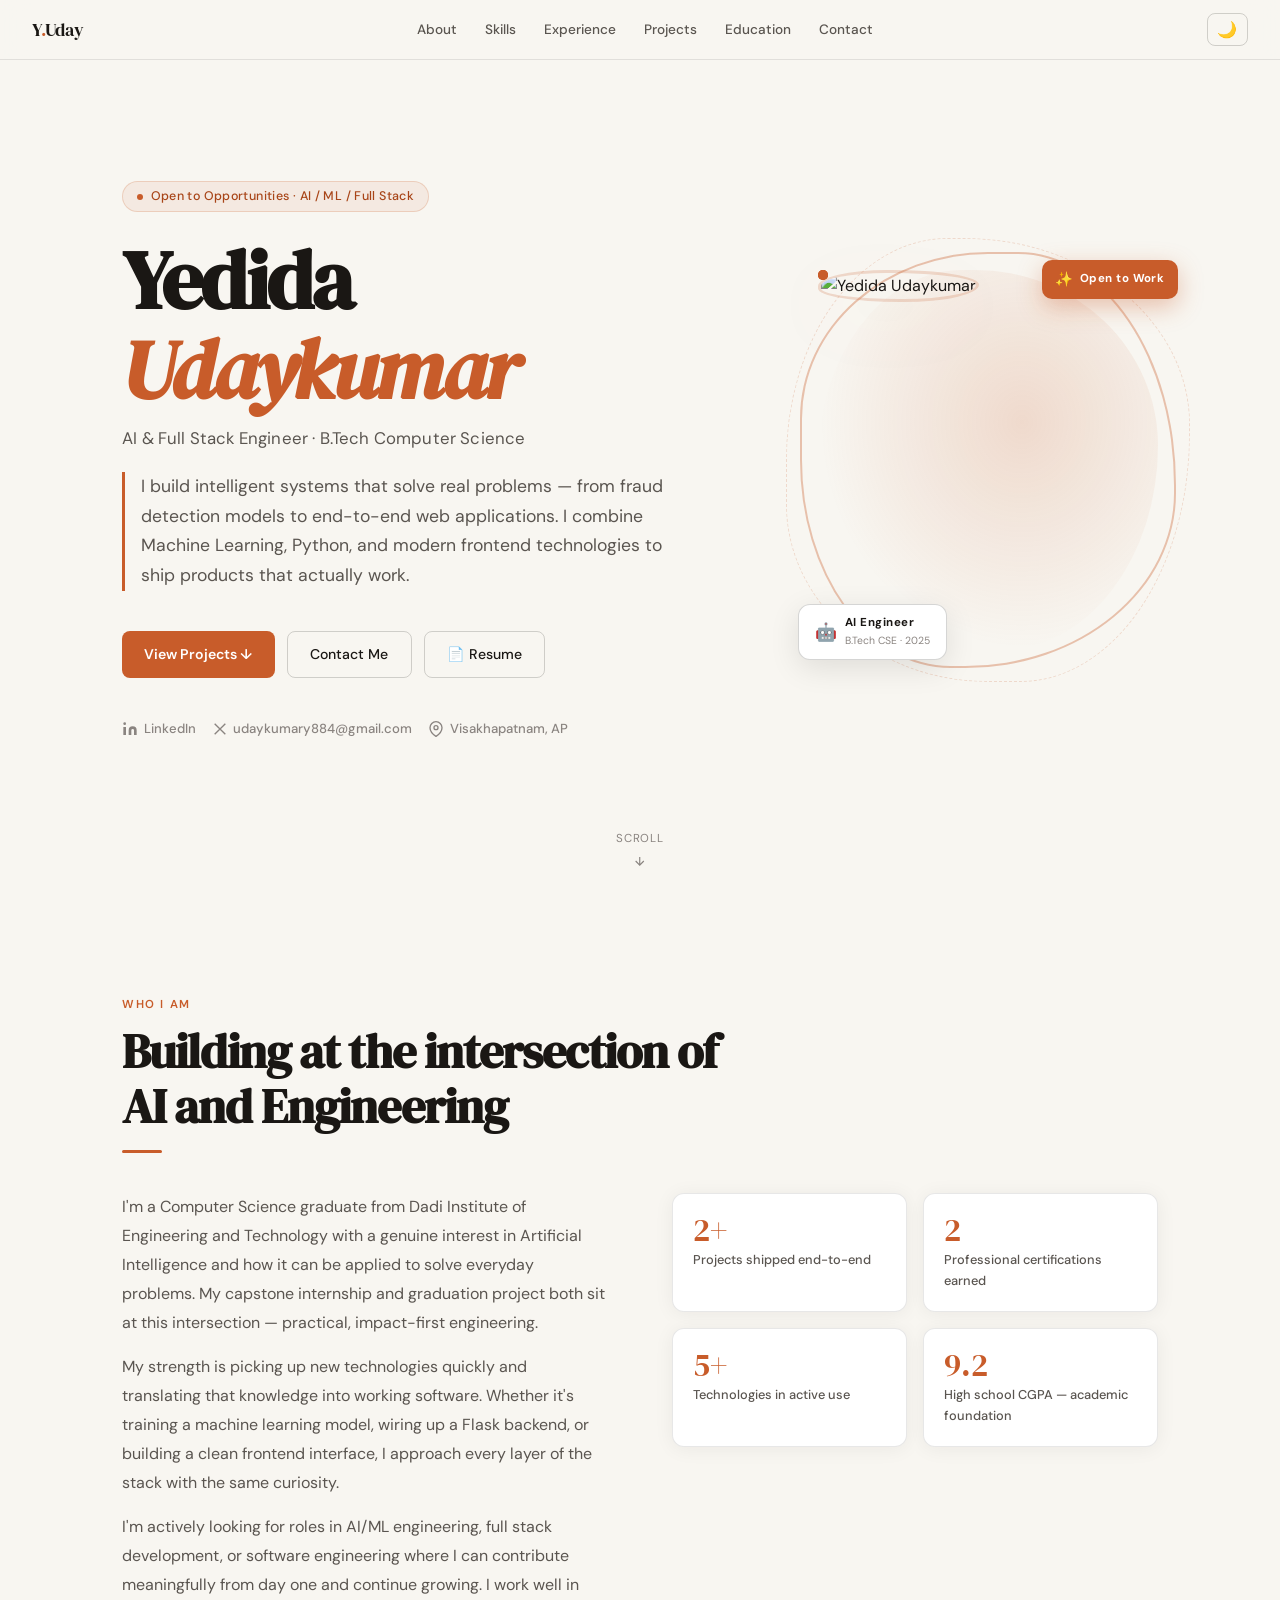
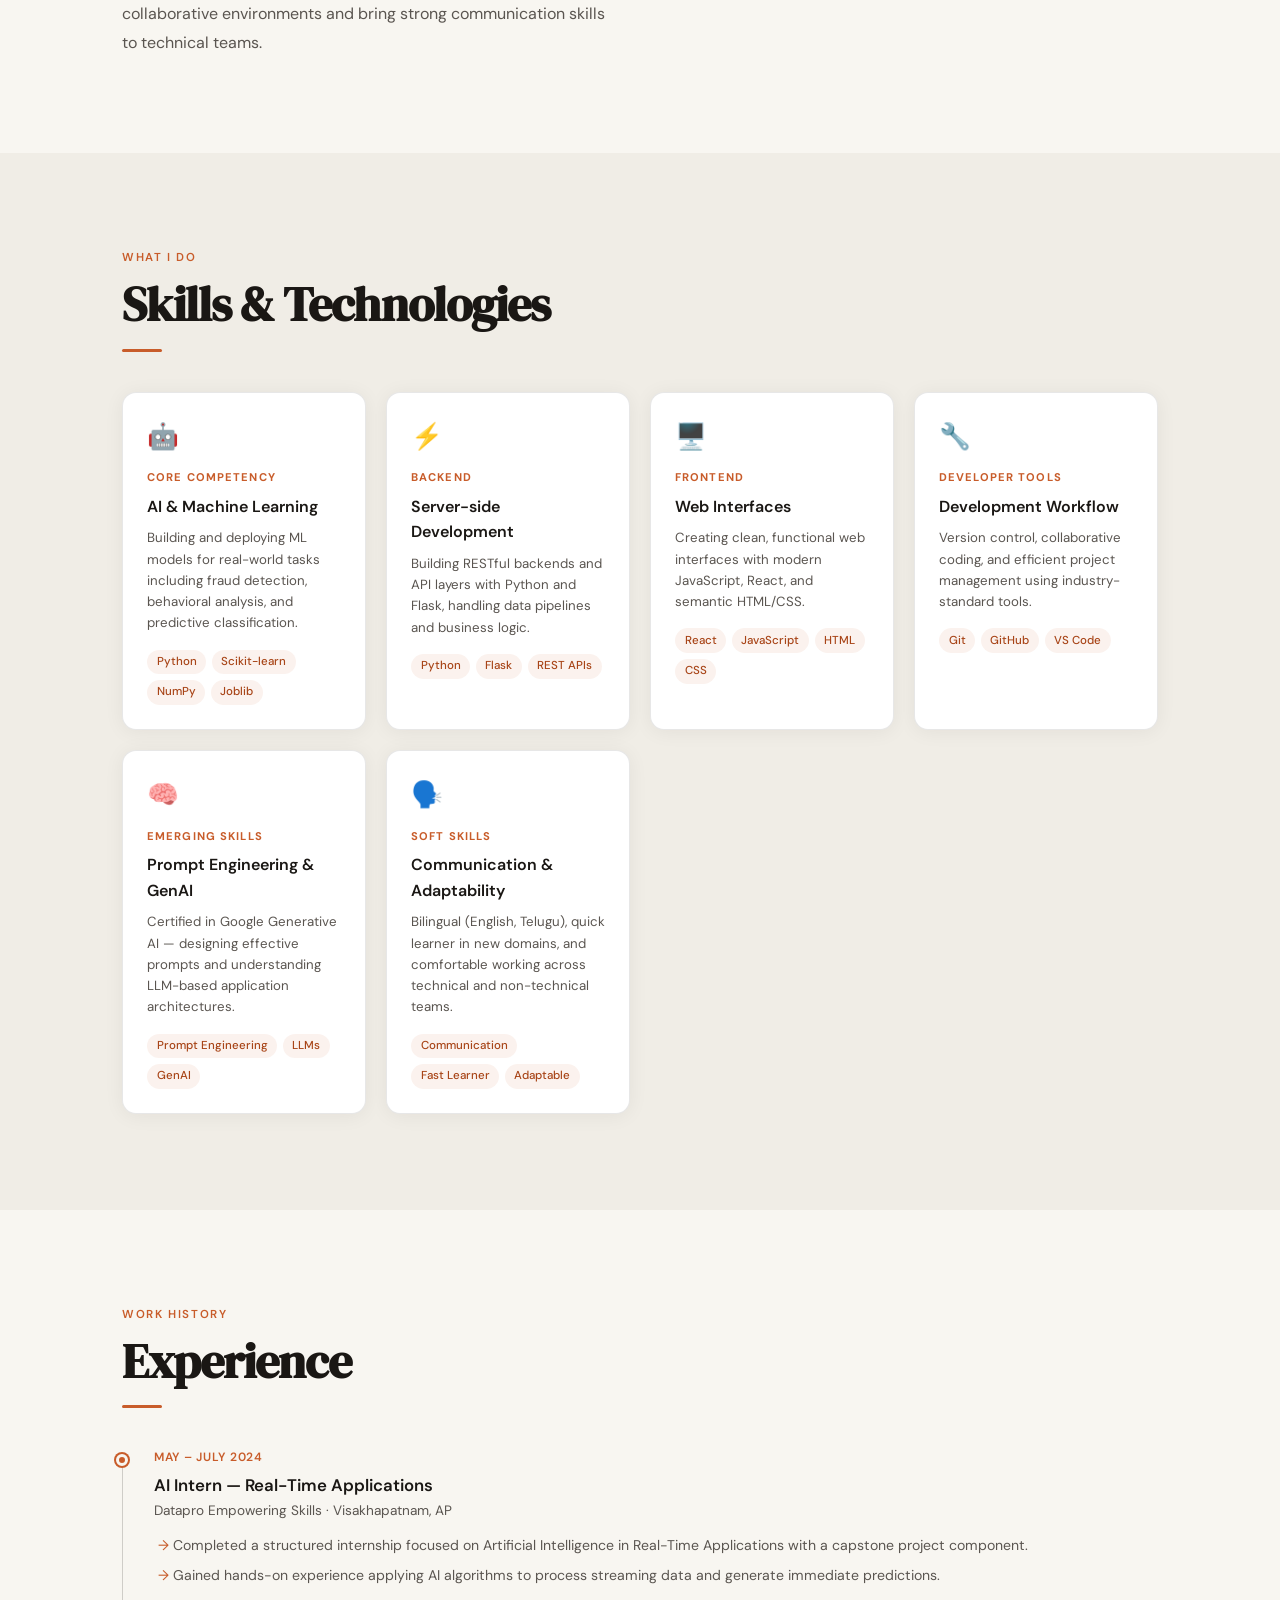
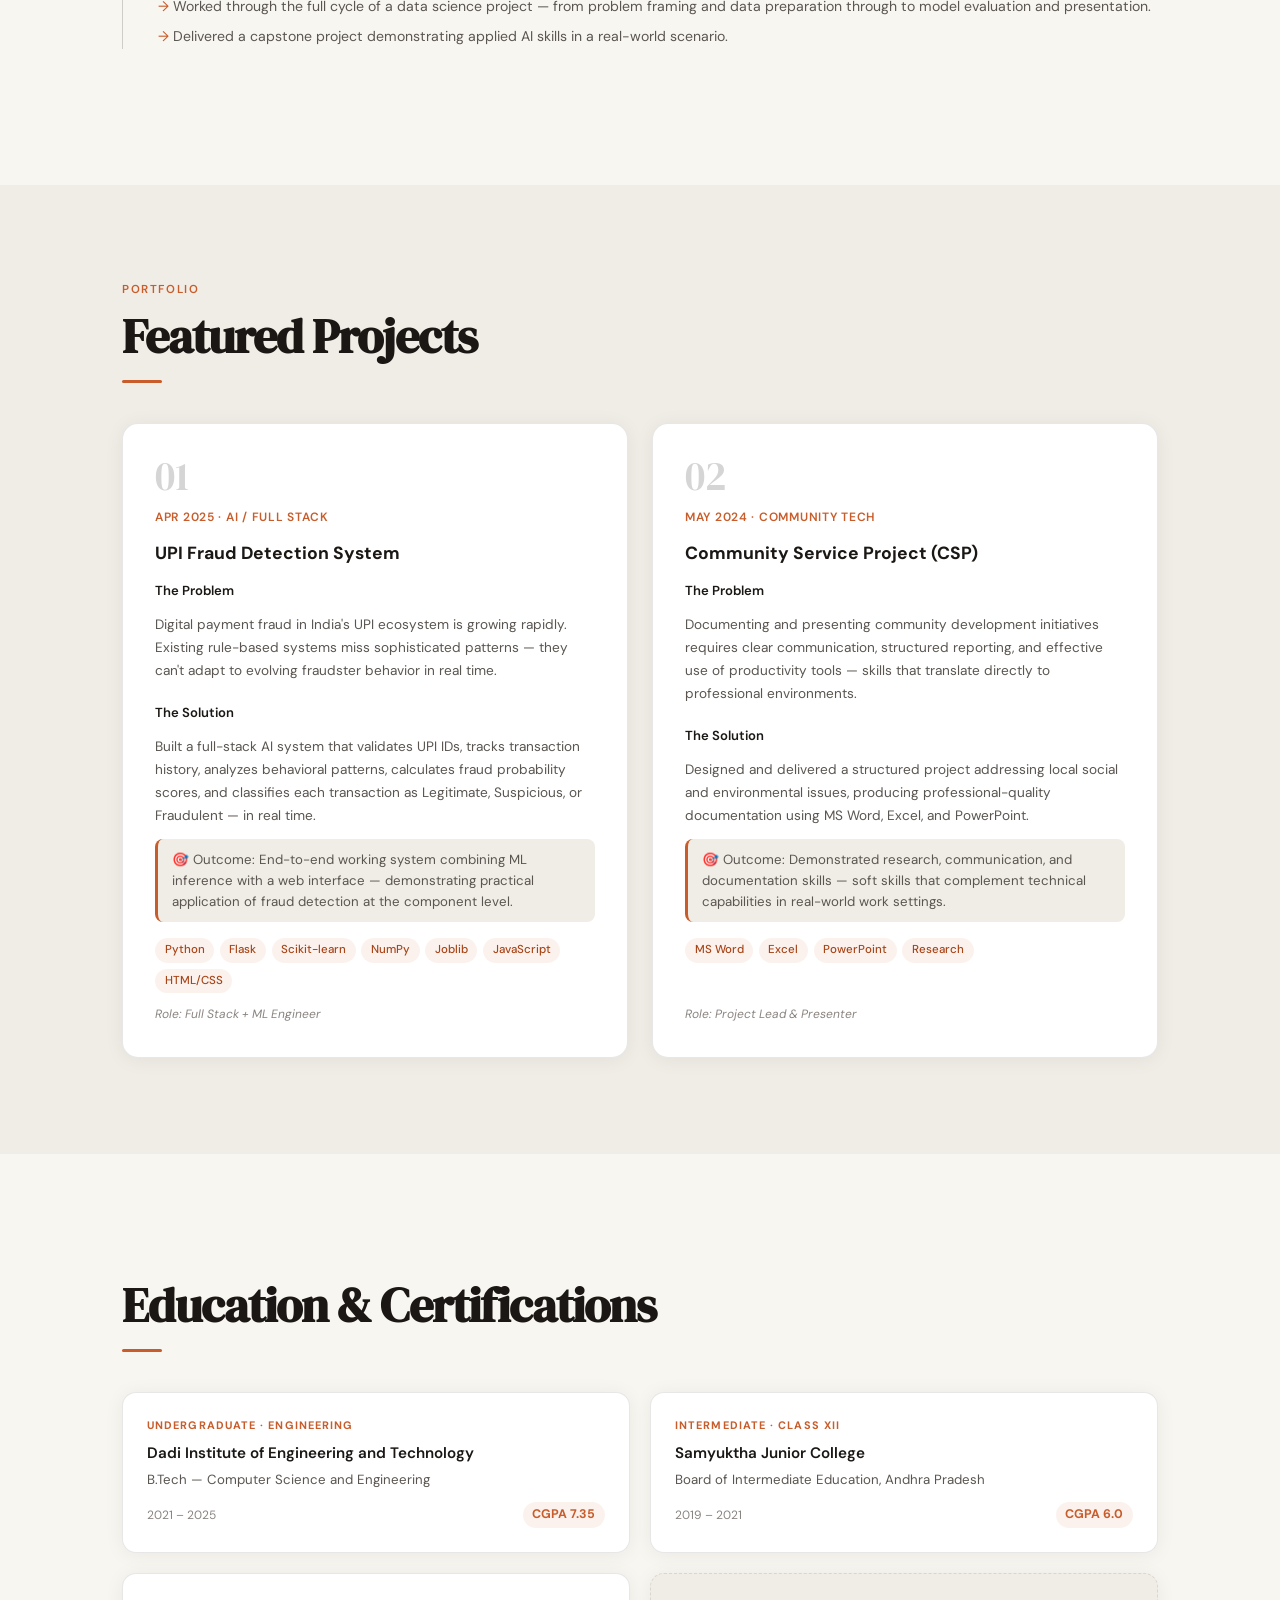
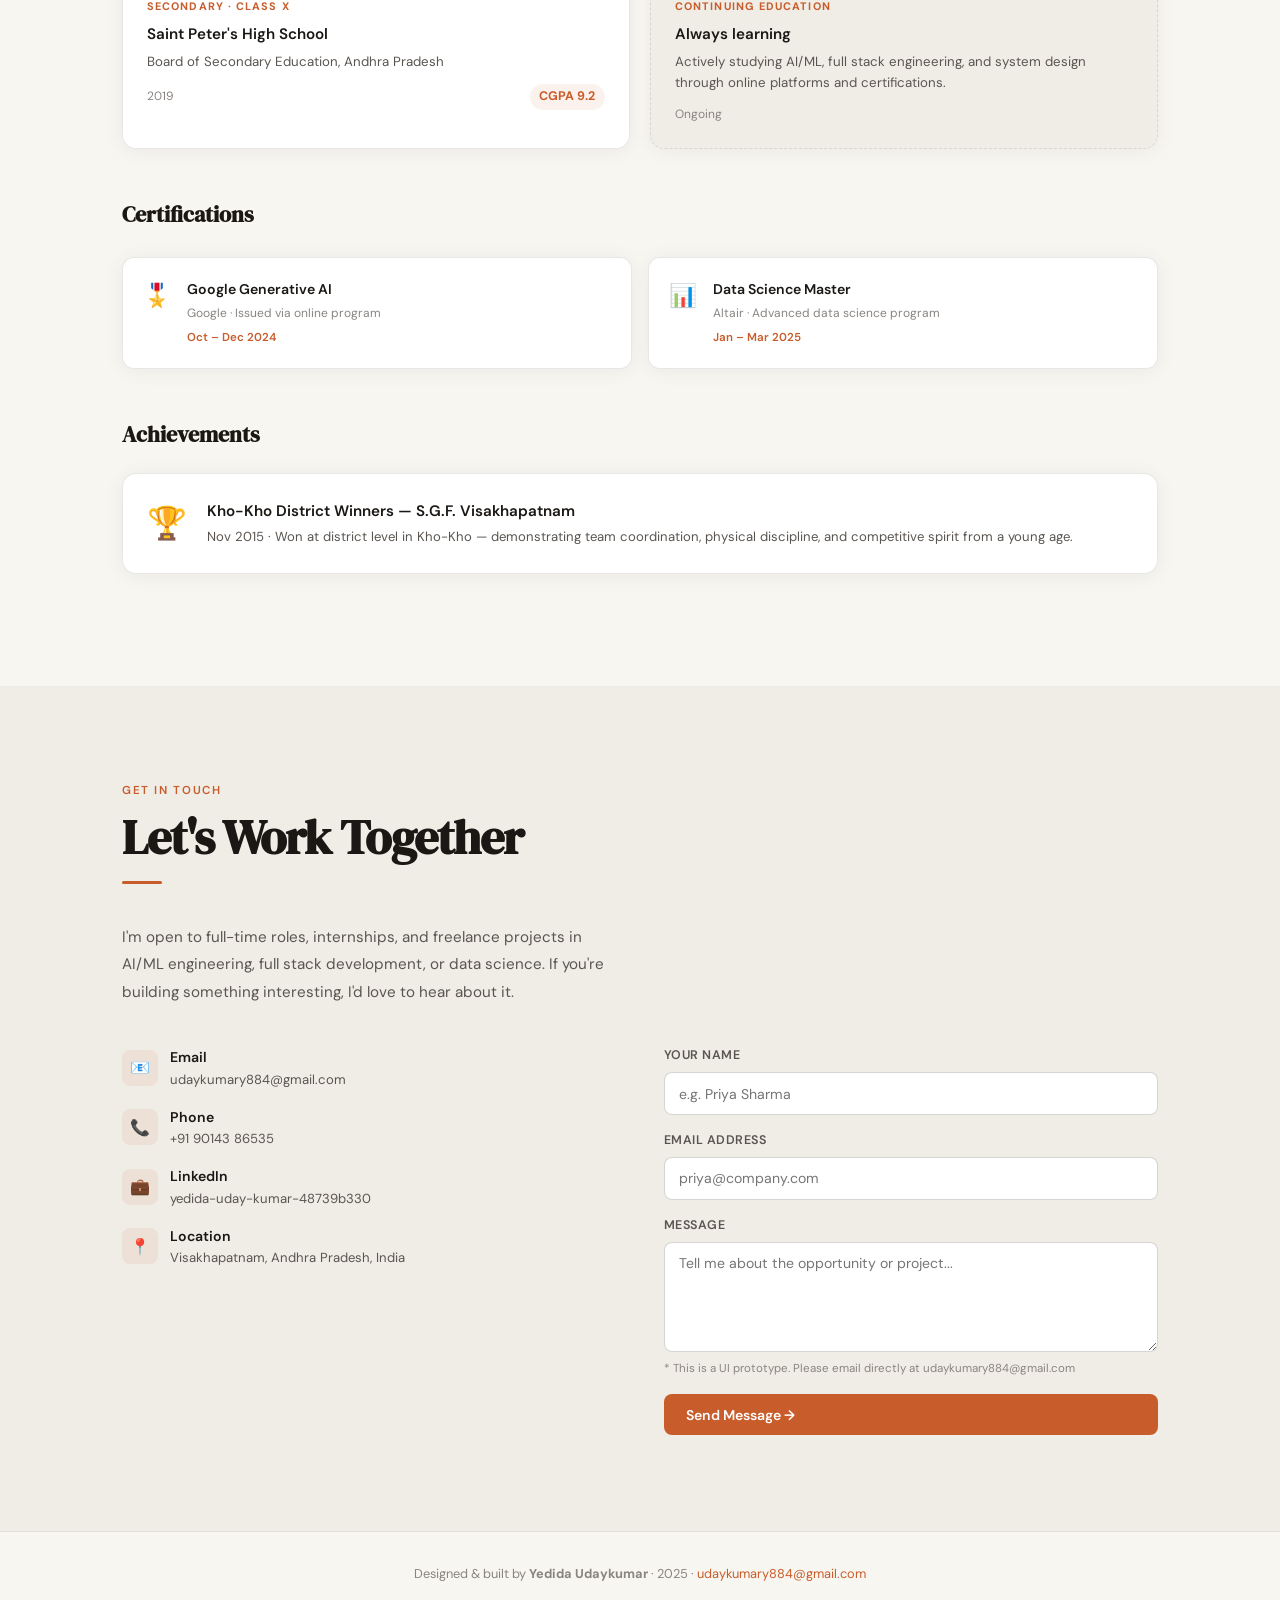
==== index.html @ d6db65cb "Add files via upload added a new files and updated" ====
<!DOCTYPE html>
<html lang="en" data-theme="light">
<head>
  <meta charset="UTF-8">
  <meta name="viewport" content="width=device-width, initial-scale=1.0">
  <meta name="description" content="Yedida Udaykumar — AI/ML Engineer & Full Stack Developer. B.Tech CSE graduate skilled in Python, Machine Learning, and building intelligent web applications.">
  <title>Yedida Udaykumar — AI & Full Stack Engineer</title>

  <link rel="preconnect" href="https://fonts.googleapis.com">
  <link href="https://fonts.googleapis.com/css2?family=DM+Serif+Display:ital@0;1&family=DM+Sans:wght@300;400;500;600&display=swap" rel="stylesheet">

  <link rel="stylesheet" href="./style.css">
</head>
<body>

  <!-- NAV -->
  <nav id="navbar">
    <a href="#hero" class="nav-logo">Y<span>.</span>Uday</a>
    <ul class="nav-links" id="navLinks">
      <li><a href="#about">About</a></li>
      <li><a href="#skills">Skills</a></li>
      <li><a href="#experience">Experience</a></li>
      <li><a href="#projects">Projects</a></li>
      <li><a href="#education">Education</a></li>
      <li><a href="#contact">Contact</a></li>
    </ul>
    <div class="nav-right">
      <button class="theme-btn" id="themeToggle" title="Toggle theme" aria-label="Toggle dark/light mode">🌙</button>
      <button class="hamburger" id="hamburger" aria-label="Menu">
        <span></span><span></span><span></span>
      </button>
    </div>
  </nav>

  <!-- HERO -->
  <div id="hero" style="position:relative">
    <div class="hero">
      <div class="hero-inner">
        <div class="hero-badge">Open to Opportunities · AI / ML / Full Stack</div>
        <h1 class="hero-name">Yedida<br><em>Udaykumar</em></h1>
        <p class="hero-title">AI & Full Stack Engineer · B.Tech Computer Science</p>
        <p class="hero-statement">
          I build intelligent systems that solve real problems — from fraud detection models to end-to-end web applications. I combine Machine Learning, Python, and modern frontend technologies to ship products that actually work.
        </p>
        <div class="hero-btns">
          <a href="#projects" class="btn-primary">View Projects ↓</a>
          <a href="#contact" class="btn-outline">Contact Me</a>
          <a href="mailto:udaykumary884@gmail.com" class="btn-outline">📄 Resume</a>
        </div>
        <div class="hero-socials">
          <a href="https://www.linkedin.com/in/yedida-uday-kumar-48739b330" target="_blank" class="social-link">
            <svg viewBox="0 0 24 24" fill="currentColor"><path d="M16 8a6 6 0 0 1 6 6v7h-4v-7a2 2 0 0 0-2-2 2 2 0 0 0-2 2v7h-4v-7a6 6 0 0 1 6-6zM2 9h4v12H2z"/><circle cx="4" cy="4" r="2"/></svg>
            LinkedIn
          </a>
          <span class="social-link">
            <svg viewBox="0 0 24 24" fill="none" stroke="currentColor" stroke-width="2"><path d="M4 4l16 16M4 20L20 4"/></svg>
            udaykumary884@gmail.com
          </span>
          <span class="social-link">
            <svg viewBox="0 0 24 24" fill="none" stroke="currentColor" stroke-width="2"><path d="M21 10c0 7-9 13-9 13s-9-6-9-13a9 9 0 0 1 18 0z"/><circle cx="12" cy="10" r="3"/></svg>
            Visakhapatnam, AP
          </span>
        </div>
      </div>

      <!-- HERO PHOTO -->
      <div class="hero-photo-wrap">
        <div class="hero-photo-ring2"></div>
        <div class="hero-photo-ring"></div>
        <div class="hero-photo-glow"></div>
        <div class="hero-photo-dot"></div>
        <div class="hero-photo-dot"></div>
        <div class="hero-photo-dot"></div>
        <img src="C:\Users\ADMIN\OneDrive\Documents\udaymaya.jpeg" alt="Yedida Udaykumar" class="hero-photo-img">

        <div class="hero-photo-badge">
          <span style="font-size:1.1rem">🤖</span>
          <div>
            <div style="font-size:0.72rem;font-weight:700;color:var(--text);letter-spacing:0.04em">AI Engineer</div>
            <div style="font-size:0.65rem;color:var(--text3)">B.Tech CSE · 2025</div>
          </div>
        </div>

        <div class="hero-photo-badge2">
          <span style="font-size:0.9rem">✨</span>
          <span style="font-size:0.72rem;font-weight:700;color:#fff;letter-spacing:0.04em">Open to Work</span>
        </div>
      </div>
    </div>

    <div class="hero-scroll" style="display:none" id="scrollHint">
      <span>Scroll</span>
      <svg width="14" height="14" viewBox="0 0 24 24" fill="none" stroke="currentColor" stroke-width="2"><path d="M12 5v14M5 12l7 7 7-7"/></svg>
    </div>
  </div>

  <!-- ABOUT -->
  <section id="about">
    <div class="section-label reveal">Who I Am</div>
    <h2 class="section-title reveal reveal-d1">Building at the intersection of<br>AI and Engineering</h2>
    <div class="section-divider reveal reveal-d2"></div>
    <div class="about-grid">
      <div class="about-text reveal">
        <p>I'm a Computer Science graduate from Dadi Institute of Engineering and Technology with a genuine interest in Artificial Intelligence and how it can be applied to solve everyday problems. My capstone internship and graduation project both sit at this intersection — practical, impact-first engineering.</p>
        <p>My strength is picking up new technologies quickly and translating that knowledge into working software. Whether it's training a machine learning model, wiring up a Flask backend, or building a clean frontend interface, I approach every layer of the stack with the same curiosity.</p>
        <p>I'm actively looking for roles in AI/ML engineering, full stack development, or software engineering where I can contribute meaningfully from day one and continue growing. I work well in collaborative environments and bring strong communication skills to technical teams.</p>
      </div>
      <div class="about-stats reveal reveal-d1">
        <div class="stat-card">
          <div class="stat-num">2+</div>
          <div class="stat-label">Projects shipped end-to-end</div>
        </div>
        <div class="stat-card">
          <div class="stat-num">2</div>
          <div class="stat-label">Professional certifications earned</div>
        </div>
        <div class="stat-card">
          <div class="stat-num">5+</div>
          <div class="stat-label">Technologies in active use</div>
        </div>
        <div class="stat-card">
          <div class="stat-num">9.2</div>
          <div class="stat-label">High school CGPA — academic foundation</div>
        </div>
      </div>
    </div>
  </section>

  <!-- SKILLS -->
  <section id="skills" style="background:var(--bg3); max-width:100%; padding: 6rem 0;">
    <div style="max-width:1100px; margin:0 auto; padding: 0 2rem;">
      <div class="section-label reveal">What I Do</div>
      <h2 class="section-title reveal reveal-d1">Skills & Technologies</h2>
      <div class="section-divider reveal reveal-d2"></div>
      <div class="skills-grid">
        <div class="skill-card reveal">
          <div class="skill-icon">🤖</div>
          <div class="skill-cat">Core Competency</div>
          <div class="skill-name">AI & Machine Learning</div>
          <div class="skill-desc">Building and deploying ML models for real-world tasks including fraud detection, behavioral analysis, and predictive classification.</div>
          <div class="skill-tags">
            <span class="tag">Python</span><span class="tag">Scikit-learn</span><span class="tag">NumPy</span><span class="tag">Joblib</span>
          </div>
        </div>
        <div class="skill-card reveal reveal-d1">
          <div class="skill-icon">⚡</div>
          <div class="skill-cat">Backend</div>
          <div class="skill-name">Server-side Development</div>
          <div class="skill-desc">Building RESTful backends and API layers with Python and Flask, handling data pipelines and business logic.</div>
          <div class="skill-tags">
            <span class="tag">Python</span><span class="tag">Flask</span><span class="tag">REST APIs</span>
          </div>
        </div>
        <div class="skill-card reveal reveal-d2">
          <div class="skill-icon">🖥️</div>
          <div class="skill-cat">Frontend</div>
          <div class="skill-name">Web Interfaces</div>
          <div class="skill-desc">Creating clean, functional web interfaces with modern JavaScript, React, and semantic HTML/CSS.</div>
          <div class="skill-tags">
            <span class="tag">React</span><span class="tag">JavaScript</span><span class="tag">HTML</span><span class="tag">CSS</span>
          </div>
        </div>
        <div class="skill-card reveal">
          <div class="skill-icon">🔧</div>
          <div class="skill-cat">Developer Tools</div>
          <div class="skill-name">Development Workflow</div>
          <div class="skill-desc">Version control, collaborative coding, and efficient project management using industry-standard tools.</div>
          <div class="skill-tags">
            <span class="tag">Git</span><span class="tag">GitHub</span><span class="tag">VS Code</span>
          </div>
        </div>
        <div class="skill-card reveal reveal-d1">
          <div class="skill-icon">🧠</div>
          <div class="skill-cat">Emerging Skills</div>
          <div class="skill-name">Prompt Engineering & GenAI</div>
          <div class="skill-desc">Certified in Google Generative AI — designing effective prompts and understanding LLM-based application architectures.</div>
          <div class="skill-tags">
            <span class="tag">Prompt Engineering</span><span class="tag">LLMs</span><span class="tag">GenAI</span>
          </div>
        </div>
        <div class="skill-card reveal reveal-d2">
          <div class="skill-icon">🗣️</div>
          <div class="skill-cat">Soft Skills</div>
          <div class="skill-name">Communication & Adaptability</div>
          <div class="skill-desc">Bilingual (English, Telugu), quick learner in new domains, and comfortable working across technical and non-technical teams.</div>
          <div class="skill-tags">
            <span class="tag">Communication</span><span class="tag">Fast Learner</span><span class="tag">Adaptable</span>
          </div>
        </div>
      </div>
    </div>
  </section>

  <!-- EXPERIENCE -->
  <section id="experience">
    <div class="section-label reveal">Work History</div>
    <h2 class="section-title reveal reveal-d1">Experience</h2>
    <div class="section-divider reveal reveal-d2"></div>
    <div class="timeline">
      <div class="timeline-item reveal">
        <div class="timeline-dot"></div>
        <div class="tl-date">May – July 2024</div>
        <div class="tl-title">AI Intern — Real-Time Applications</div>
        <div class="tl-org">Datapro Empowering Skills · Visakhapatnam, AP</div>
        <div class="tl-desc">
          <ul>
            <li>Completed a structured internship focused on Artificial Intelligence in Real-Time Applications with a capstone project component.</li>
            <li>Gained hands-on experience applying AI algorithms to process streaming data and generate immediate predictions.</li>
            <li>Worked through the full cycle of a data science project — from problem framing and data preparation through to model evaluation and presentation.</li>
            <li>Delivered a capstone project demonstrating applied AI skills in a real-world scenario.</li>
          </ul>
        </div>
      </div>
    </div>
  </section>

  <!-- PROJECTS -->
  <section id="projects" style="background:var(--bg3); max-width:100%; padding: 6rem 0;">
    <div style="max-width:1100px; margin:0 auto; padding: 0 2rem;">
      <div class="section-label reveal">Portfolio</div>
      <h2 class="section-title reveal reveal-d1">Featured Projects</h2>
      <div class="section-divider reveal reveal-d2"></div>
      <div class="projects-grid">
        <div class="project-card reveal">
          <div class="project-num">01</div>
          <div class="project-meta">Apr 2025 · AI / Full Stack</div>
          <div class="project-title">UPI Fraud Detection System</div>
          <div class="project-problem">The Problem</div>
          <div class="project-desc">Digital payment fraud in India's UPI ecosystem is growing rapidly. Existing rule-based systems miss sophisticated patterns — they can't adapt to evolving fraudster behavior in real time.</div>
          <div class="project-problem" style="margin-top:0.5rem">The Solution</div>
          <div class="project-desc">Built a full-stack AI system that validates UPI IDs, tracks transaction history, analyzes behavioral patterns, calculates fraud probability scores, and classifies each transaction as Legitimate, Suspicious, or Fraudulent — in real time.</div>
          <div class="project-outcome">🎯 Outcome: End-to-end working system combining ML inference with a web interface — demonstrating practical application of fraud detection at the component level.</div>
          <div class="project-stack">
            <span class="tag">Python</span><span class="tag">Flask</span><span class="tag">Scikit-learn</span><span class="tag">NumPy</span><span class="tag">Joblib</span><span class="tag">JavaScript</span><span class="tag">HTML/CSS</span>
          </div>
          <div class="project-footer">
            <span class="project-role">Role: Full Stack + ML Engineer</span>
          </div>
        </div>

        <div class="project-card reveal reveal-d1">
          <div class="project-num">02</div>
          <div class="project-meta">May 2024 · Community Tech</div>
          <div class="project-title">Community Service Project (CSP)</div>
          <div class="project-problem">The Problem</div>
          <div class="project-desc">Documenting and presenting community development initiatives requires clear communication, structured reporting, and effective use of productivity tools — skills that translate directly to professional environments.</div>
          <div class="project-problem" style="margin-top:0.5rem">The Solution</div>
          <div class="project-desc">Designed and delivered a structured project addressing local social and environmental issues, producing professional-quality documentation using MS Word, Excel, and PowerPoint.</div>
          <div class="project-outcome">🎯 Outcome: Demonstrated research, communication, and documentation skills — soft skills that complement technical capabilities in real-world work settings.</div>
          <div class="project-stack">
            <span class="tag">MS Word</span><span class="tag">Excel</span><span class="tag">PowerPoint</span><span class="tag">Research</span>
          </div>
          <div class="project-footer">
            <span class="project-role">Role: Project Lead & Presenter</span>
          </div>
        </div>
      </div>
    </div>
  </section>

  <!-- EDUCATION & CERTS -->
  <section id="education">
    <div class="section-label reveal">Background</div>
    <h2 class="section-title reveal reveal-d1">Education & Certifications</h2>
    <div class="section-divider reveal reveal-d2"></div>

    <div class="edu-grid">
      <div class="edu-card reveal">
        <div class="edu-type">Undergraduate · Engineering</div>
        <div class="edu-inst">Dadi Institute of Engineering and Technology</div>
        <div class="edu-degree">B.Tech — Computer Science and Engineering</div>
        <div class="edu-meta">
          <span class="edu-year">2021 – 2025</span>
          <span class="edu-gpa">CGPA 7.35</span>
        </div>
      </div>
      <div class="edu-card reveal reveal-d1">
        <div class="edu-type">Intermediate · Class XII</div>
        <div class="edu-inst">Samyuktha Junior College</div>
        <div class="edu-degree">Board of Intermediate Education, Andhra Pradesh</div>
        <div class="edu-meta">
          <span class="edu-year">2019 – 2021</span>
          <span class="edu-gpa">CGPA 6.0</span>
        </div>
      </div>
      <div class="edu-card reveal">
        <div class="edu-type">Secondary · Class X</div>
        <div class="edu-inst">Saint Peter's High School</div>
        <div class="edu-degree">Board of Secondary Education, Andhra Pradesh</div>
        <div class="edu-meta">
          <span class="edu-year">2019</span>
          <span class="edu-gpa">CGPA 9.2</span>
        </div>
      </div>
      <div class="edu-card reveal reveal-d1" style="background: var(--bg3); border-style: dashed;">
        <div class="edu-type">Continuing Education</div>
        <div class="edu-inst">Always learning</div>
        <div class="edu-degree">Actively studying AI/ML, full stack engineering, and system design through online platforms and certifications.</div>
        <div class="edu-meta">
          <span class="edu-year">Ongoing</span>
        </div>
      </div>
    </div>

    <h3 style="font-family:'DM Serif Display',serif; font-size:1.4rem; color:var(--text); margin-top:3rem; margin-bottom:1.25rem;" class="reveal">Certifications</h3>
    <div class="cert-grid">
      <div class="cert-card reveal">
        <div class="cert-icon">🎖️</div>
        <div>
          <div class="cert-name">Google Generative AI</div>
          <div class="cert-issuer">Google · Issued via online program</div>
          <div class="cert-date">Oct – Dec 2024</div>
        </div>
      </div>
      <div class="cert-card reveal reveal-d1">
        <div class="cert-icon">📊</div>
        <div>
          <div class="cert-name">Data Science Master</div>
          <div class="cert-issuer">Altair · Advanced data science program</div>
          <div class="cert-date">Jan – Mar 2025</div>
        </div>
      </div>
    </div>

    <h3 style="font-family:'DM Serif Display',serif; font-size:1.4rem; color:var(--text); margin-top:3rem; margin-bottom:1.25rem;" class="reveal">Achievements</h3>
    <div class="achieve-card reveal">
      <div class="achieve-icon">🏆</div>
      <div>
        <div class="achieve-title">Kho-Kho District Winners — S.G.F. Visakhapatnam</div>
        <div class="achieve-desc">Nov 2015 · Won at district level in Kho-Kho — demonstrating team coordination, physical discipline, and competitive spirit from a young age.</div>
      </div>
    </div>
  </section>

  <!-- CONTACT -->
  <section id="contact" style="background:var(--bg3); max-width:100%; padding: 6rem 0;">
    <div style="max-width:1100px; margin:0 auto; padding: 0 2rem;">
      <div class="section-label reveal">Get in Touch</div>
      <h2 class="section-title reveal reveal-d1">Let's Work Together</h2>
      <div class="section-divider reveal reveal-d2"></div>
      <p class="reveal" style="color:var(--text2); font-size:0.95rem; max-width:500px; margin-bottom:2.5rem; line-height:1.8;">
        I'm open to full-time roles, internships, and freelance projects in AI/ML engineering, full stack development, or data science. If you're building something interesting, I'd love to hear about it.
      </p>
      <div class="contact-grid">
        <div>
          <ul class="contact-info-list">
            <li class="reveal">
              <a href="mailto:udaykumary884@gmail.com">
                <div class="contact-icon">📧</div>
                <div>
                  <div style="font-weight:600;color:var(--text);font-size:0.88rem;">Email</div>
                  <div style="color:var(--text2);font-size:0.82rem;">udaykumary884@gmail.com</div>
                </div>
              </a>
            </li>
            <li class="reveal reveal-d1">
              <a href="tel:+919014386535">
                <div class="contact-icon">📞</div>
                <div>
                  <div style="font-weight:600;color:var(--text);font-size:0.88rem;">Phone</div>
                  <div style="color:var(--text2);font-size:0.82rem;">+91 90143 86535</div>
                </div>
              </a>
            </li>
            <li class="reveal reveal-d2">
              <a href="https://www.linkedin.com/in/yedida-uday-kumar-48739b330" target="_blank">
                <div class="contact-icon">💼</div>
                <div>
                  <div style="font-weight:600;color:var(--text);font-size:0.88rem;">LinkedIn</div>
                  <div style="color:var(--text2);font-size:0.82rem;">yedida-uday-kumar-48739b330</div>
                </div>
              </a>
            </li>
            <li class="reveal">
              <span>
                <div class="contact-icon">📍</div>
                <div>
                  <div style="font-weight:600;color:var(--text);font-size:0.88rem;">Location</div>
                  <div style="color:var(--text2);font-size:0.82rem;">Visakhapatnam, Andhra Pradesh, India</div>
                </div>
              </span>
            </li>
          </ul>
        </div>
        <div class="reveal">
          <div class="contact-form">
            <div class="form-group">
              <label>YOUR NAME</label>
              <input type="text" placeholder="e.g. Priya Sharma">
            </div>
            <div class="form-group">
              <label>EMAIL ADDRESS</label>
              <input type="email" placeholder="priya@company.com">
            </div>
            <div class="form-group">
              <label>MESSAGE</label>
              <textarea placeholder="Tell me about the opportunity or project..."></textarea>
            </div>
            <p class="form-note">* This is a UI prototype. Please email directly at udaykumary884@gmail.com</p>
            <button class="btn-primary" onclick="alert('Please send your message directly to udaykumary884@gmail.com — thank you!')">Send Message →</button>
          </div>
        </div>
      </div>
    </div>
  </section>

  <!-- FOOTER -->
  <footer>
    <p>Designed & built by <strong>Yedida Udaykumar</strong> · 2025 · <a href="mailto:udaykumary884@gmail.com">udaykumary884@gmail.com</a></p>
  </footer>

  <script src="./script.js"></script>
</body>
</html>
---- style.css ----
/* Extracted styles from the original single-file HTML */

:root {
  --bg: #f8f6f1;
  --bg2: #ffffff;
  --bg3: #f0ede6;
  --text: #1a1714;
  --text2: #5a5550;
  --text3: #8a8480;
  --accent: #c85c2a;
  --accent2: #e8774a;
  --border: rgba(26,23,20,0.10);
  --border2: rgba(26,23,20,0.18);
  --nav-bg: rgba(248,246,241,0.88);
  --card-bg: #ffffff;
  --tag-bg: rgba(200,92,42,0.08);
  --tag-text: #a84518;
  --shadow: 0 2px 20px rgba(26,23,20,0.06);
  --shadow-hover: 0 8px 40px rgba(26,23,20,0.12);
}
[data-theme="dark"] {
  --bg: #111008;
  --bg2: #1a180f;
  --bg3: #221f14;
  --text: #f0ede4;
  --text2: #a09890;
  --text3: #6a6460;
  --accent: #e8774a;
  --accent2: #f09060;
  --border: rgba(240,237,228,0.08);
  --border2: rgba(240,237,228,0.15);
  --nav-bg: rgba(17,16,8,0.90);
  --card-bg: #1a180f;
  --tag-bg: rgba(232,119,74,0.12);
  --tag-text: #f09060;
  --shadow: 0 2px 20px rgba(0,0,0,0.3);
  --shadow-hover: 0 8px 40px rgba(0,0,0,0.5);
}

*, *::before, *::after { box-sizing: border-box; margin: 0; padding: 0; }
html { scroll-behavior: smooth; font-size: 16px; }
body {
  font-family: 'DM Sans', sans-serif;
  background: var(--bg);
  color: var(--text);
  line-height: 1.6;
  transition: background 0.3s, color 0.3s;
}

/* NAV */
nav {
  position: fixed; top: 0; left: 0; right: 0; z-index: 100;
  background: var(--nav-bg);
  backdrop-filter: blur(14px);
  border-bottom: 1px solid var(--border);
  padding: 0 2rem;
  display: flex; align-items: center; justify-content: space-between;
  height: 60px;
  transition: background 0.3s;
}
.nav-logo {
  font-family: 'DM Serif Display', serif;
  font-size: 1.15rem;
  color: var(--text);
  text-decoration: none;
  letter-spacing: -0.01em;
}
.nav-logo span { color: var(--accent); }
.nav-links {
  display: flex; gap: 0.25rem; align-items: center; list-style: none;
}
.nav-links a {
  color: var(--text2);
  text-decoration: none;
  font-size: 0.85rem;
  font-weight: 500;
  padding: 0.4rem 0.75rem;
  border-radius: 6px;
  transition: color 0.2s, background 0.2s;
}
.nav-links a:hover, .nav-links a.active { color: var(--accent); background: var(--tag-bg); }
.nav-right { display: flex; align-items: center; gap: 0.5rem; }
.theme-btn {
  background: none; border: 1px solid var(--border2); cursor: pointer;
  border-radius: 8px; padding: 0.35rem 0.6rem;
  color: var(--text2); font-size: 1rem;
  transition: all 0.2s; display: flex; align-items: center;
}
.theme-btn:hover { border-color: var(--accent); color: var(--accent); }
.hamburger { display: none; flex-direction: column; gap: 4px; background: none; border: none; cursor: pointer; padding: 4px; }
.hamburger span { display: block; width: 22px; height: 2px; background: var(--text2); border-radius: 2px; transition: all 0.3s; }

/* HERO */
.hero {
  min-height: 100vh;
  display: flex; align-items: center;
  padding: 100px 2rem 80px;
  max-width: 1100px; margin: 0 auto;
}
.hero-inner { max-width: 720px; }
.hero-badge {
  display: inline-flex; align-items: center; gap: 0.5rem;
  background: var(--tag-bg); border: 1px solid rgba(200,92,42,0.2);
  color: var(--tag-text); font-size: 0.78rem; font-weight: 500;
  padding: 0.3rem 0.85rem; border-radius: 100px; margin-bottom: 1.5rem;
  letter-spacing: 0.03em;
}
.hero-badge::before { content: ''; width: 6px; height: 6px; border-radius: 50%; background: var(--accent); }
.hero-name {
  font-family: 'DM Serif Display', serif;
  font-size: clamp(2.8rem, 7vw, 5.2rem);
  line-height: 1.06;
  letter-spacing: -0.03em;
  margin-bottom: 0.75rem;
  color: var(--text);
}
.hero-name em { color: var(--accent); font-style: italic; }
.hero-title {
  font-size: 1.05rem;
  color: var(--text2);
  font-weight: 400;
  margin-bottom: 1.25rem;
  letter-spacing: 0.01em;
}
.hero-statement {
  font-size: 1.1rem;
  color: var(--text2);
  line-height: 1.7;
  max-width: 560px;
  margin-bottom: 2.5rem;
  border-left: 3px solid var(--accent);
  padding-left: 1rem;
}
.hero-btns { display: flex; flex-wrap: wrap; gap: 0.75rem; margin-bottom: 2.5rem; }
.btn-primary {
  display: inline-flex; align-items: center; gap: 0.4rem;
  background: var(--accent); color: #fff;
  font-family: 'DM Sans', sans-serif; font-size: 0.88rem; font-weight: 600;
  padding: 0.7rem 1.4rem; border-radius: 8px; text-decoration: none; border: none; cursor: pointer;
  transition: background 0.2s, transform 0.15s;
}
.btn-primary:hover { background: var(--accent2); transform: translateY(-1px); }
.btn-outline {
  display: inline-flex; align-items: center; gap: 0.4rem;
  border: 1.5px solid var(--border2); color: var(--text);
  font-family: 'DM Sans', sans-serif; font-size: 0.88rem; font-weight: 500;
  padding: 0.7rem 1.4rem; border-radius: 8px; text-decoration: none; cursor: pointer; background: none;
  transition: border-color 0.2s, color 0.2s, transform 0.15s;
}
.btn-outline:hover { border-color: var(--accent); color: var(--accent); transform: translateY(-1px); }
.hero-socials { display: flex; gap: 1rem; align-items: center; }
.social-link {
  color: var(--text3); text-decoration: none; font-size: 0.82rem; font-weight: 500;
  display: flex; align-items: center; gap: 0.35rem;
  transition: color 0.2s;
}
.social-link svg { width: 16px; height: 16px; }
.social-link:hover { color: var(--accent); }

.hero-scroll {
  position: absolute; bottom: 2rem; left: 50%; transform: translateX(-50%);
  display: flex; flex-direction: column; align-items: center; gap: 6px;
  color: var(--text3); font-size: 0.72rem; letter-spacing: 0.08em; text-transform: uppercase;
  animation: bounce 2s ease-in-out infinite;
}
@keyframes bounce { 0%,100%{transform:translateX(-50%) translateY(0)} 50%{transform:translateX(-50%) translateY(6px)} }

/* SECTIONS */
section { padding: 6rem 2rem; max-width: 1100px; margin: 0 auto; }
.section-label {
  font-size: 0.72rem; font-weight: 600; letter-spacing: 0.14em;
  text-transform: uppercase; color: var(--accent);
  margin-bottom: 0.6rem;
}
.section-title {
  font-family: 'DM Serif Display', serif;
  font-size: clamp(1.9rem, 4vw, 3rem);
  letter-spacing: -0.02em; line-height: 1.15;
  color: var(--text); margin-bottom: 1rem;
}
.section-divider {
  width: 40px; height: 3px; background: var(--accent);
  border-radius: 2px; margin-bottom: 2.5rem;
}

/* ABOUT */
.about-grid { display: grid; grid-template-columns: 1fr 1fr; gap: 4rem; align-items: start; }
.about-text { font-size: 1rem; color: var(--text2); line-height: 1.8; }
.about-text p + p { margin-top: 1rem; }
.about-stats { display: grid; grid-template-columns: 1fr 1fr; gap: 1rem; }
.stat-card {
  background: var(--card-bg); border: 1px solid var(--border);
  border-radius: 12px; padding: 1.25rem;
  box-shadow: var(--shadow); transition: box-shadow 0.2s;
}
.stat-card:hover { box-shadow: var(--shadow-hover); }
.stat-num { font-family: 'DM Serif Display', serif; font-size: 2rem; color: var(--accent); line-height: 1; }
.stat-label { font-size: 0.8rem; color: var(--text2); margin-top: 0.25rem; font-weight: 500; }

/* SKILLS */
.skills-grid { display: grid; grid-template-columns: repeat(auto-fit, minmax(240px, 1fr)); gap: 1.25rem; }
.skill-card {
  background: var(--card-bg); border: 1px solid var(--border);
  border-radius: 14px; padding: 1.5rem;
  box-shadow: var(--shadow); transition: box-shadow 0.25s, transform 0.25s, border-color 0.25s;
  position: relative; overflow: hidden;
}
.skill-card::before {
  content: ''; position: absolute; top: 0; left: 0; right: 0; height: 3px;
  background: var(--accent); transform: scaleX(0); transform-origin: left;
  transition: transform 0.3s;
}
.skill-card:hover { box-shadow: var(--shadow-hover); transform: translateY(-3px); border-color: var(--border2); }
.skill-card:hover::before { transform: scaleX(1); }
.skill-icon { font-size: 1.6rem; margin-bottom: 0.75rem; }
.skill-cat { font-size: 0.7rem; font-weight: 700; letter-spacing: 0.1em; text-transform: uppercase; color: var(--accent); margin-bottom: 0.4rem; }
.skill-name { font-size: 1rem; font-weight: 600; color: var(--text); margin-bottom: 0.5rem; }
.skill-desc { font-size: 0.83rem; color: var(--text2); line-height: 1.6; margin-bottom: 1rem; }
.skill-tags { display: flex; flex-wrap: wrap; gap: 0.35rem; }
.tag { font-size: 0.72rem; font-weight: 500; background: var(--tag-bg); color: var(--tag-text); padding: 0.2rem 0.6rem; border-radius: 100px; }

/* EXPERIENCE */
.timeline { position: relative; padding-left: 2rem; }
.timeline::before { content: ''; position: absolute; left: 0; top: 8px; bottom: 0; width: 1px; background: var(--border2); }
.timeline-item { position: relative; margin-bottom: 2.5rem; }
.timeline-dot { position: absolute; left: -2.4rem; top: 6px; width: 12px; height: 12px; border-radius: 50%; background: var(--accent); border: 3px solid var(--bg); box-shadow: 0 0 0 2px var(--accent); }
.tl-date { font-size: 0.75rem; color: var(--accent); font-weight: 600; letter-spacing: 0.06em; text-transform: uppercase; margin-bottom: 0.3rem; }
.tl-title { font-size: 1.05rem; font-weight: 600; color: var(--text); margin-bottom: 0.1rem; }
.tl-org { font-size: 0.85rem; color: var(--text2); margin-bottom: 0.75rem; }
.tl-desc { font-size: 0.88rem; color: var(--text2); line-height: 1.7; }
.tl-desc li { margin-bottom: 0.4rem; padding-left: 0.25rem; }
.tl-desc ul { list-style: none; }
.tl-desc ul li::before { content: '→ '; color: var(--accent); }

/* PROJECTS */
.projects-grid { display: grid; grid-template-columns: repeat(auto-fit, minmax(300px, 1fr)); gap: 1.5rem; }
.project-card {
  background: var(--card-bg); border: 1px solid var(--border);
  border-radius: 16px; padding: 2rem;
  box-shadow: var(--shadow); transition: box-shadow 0.25s, transform 0.25s, border-color 0.25s;
  display: flex; flex-direction: column; gap: 0.75rem;
}
.project-card:hover { box-shadow: var(--shadow-hover); transform: translateY(-4px); border-color: rgba(200,92,42,0.25); }
.project-num { font-family: 'DM Serif Display', serif; font-size: 2.5rem; color: var(--border2); line-height: 1; }
.project-title { font-size: 1.1rem; font-weight: 700; color: var(--text); }
.project-meta { font-size: 0.75rem; color: var(--accent); font-weight: 600; letter-spacing: 0.06em; text-transform: uppercase; }
.project-problem { font-size: 0.82rem; font-weight: 600; color: var(--text); }
.project-desc { font-size: 0.85rem; color: var(--text2); line-height: 1.7; }
.project-outcome { font-size: 0.83rem; color: var(--text2); background: var(--bg3); border-radius: 8px; padding: 0.6rem 0.85rem; border-left: 3px solid var(--accent); }
.project-stack { display: flex; flex-wrap: wrap; gap: 0.35rem; margin-top: 0.25rem; }
.project-footer { display: flex; justify-content: space-between; align-items: center; margin-top: auto; }
.project-role { font-size: 0.75rem; color: var(--text3); font-style: italic; }

/* EDUCATION */
.edu-grid { display: grid; grid-template-columns: 1fr 1fr; gap: 1.25rem; }
.edu-card { background: var(--card-bg); border: 1px solid var(--border); border-radius: 14px; padding: 1.5rem; box-shadow: var(--shadow); transition: box-shadow 0.2s; }
.edu-card:hover { box-shadow: var(--shadow-hover); }
.edu-type { font-size: 0.68rem; font-weight: 700; letter-spacing: 0.1em; text-transform: uppercase; color: var(--accent); margin-bottom: 0.4rem; }
.edu-inst { font-size: 0.95rem; font-weight: 600; color: var(--text); margin-bottom: 0.25rem; }
.edu-degree { font-size: 0.83rem; color: var(--text2); margin-bottom: 0.25rem; }
.edu-meta { display: flex; justify-content: space-between; align-items: center; margin-top: 0.75rem; }
.edu-year { font-size: 0.75rem; color: var(--text3); }
.edu-gpa { font-size: 0.78rem; font-weight: 700; color: var(--accent); background: var(--tag-bg); padding: 0.2rem 0.6rem; border-radius: 100px; }
.cert-grid { display: grid; grid-template-columns: repeat(auto-fit, minmax(220px, 1fr)); gap: 1rem; margin-top: 1.5rem; }
.cert-card { background: var(--card-bg); border: 1px solid var(--border); border-radius: 12px; padding: 1.25rem; display: flex; align-items: flex-start; gap: 1rem; box-shadow: var(--shadow); transition: box-shadow 0.2s; }
.cert-card:hover { box-shadow: var(--shadow-hover); }
.cert-icon { font-size: 1.4rem; flex-shrink: 0; }
.cert-name { font-size: 0.88rem; font-weight: 600; color: var(--text); }
.cert-issuer { font-size: 0.75rem; color: var(--text3); margin-top: 0.2rem; }
.cert-date { font-size: 0.72rem; color: var(--accent); font-weight: 600; margin-top: 0.4rem; }

/* ACHIEVEMENTS */
.achieve-card { background: var(--card-bg); border: 1px solid var(--border); border-radius: 14px; padding: 1.5rem; display: flex; align-items: center; gap: 1.25rem; box-shadow: var(--shadow); margin-bottom: 1rem; transition: box-shadow 0.2s; }
.achieve-card:hover { box-shadow: var(--shadow-hover); }
.achieve-icon { font-size: 2rem; }
.achieve-title { font-size: 0.95rem; font-weight: 600; color: var(--text); }
.achieve-desc { font-size: 0.82rem; color: var(--text2); margin-top: 0.2rem; }

/* CONTACT */
.contact-grid { display: grid; grid-template-columns: 1fr 1fr; gap: 3rem; align-items: start; }
.contact-info-list { list-style: none; display: flex; flex-direction: column; gap: 1rem; }
.contact-info-list li a, .contact-info-list li span { display: flex; align-items: center; gap: 0.75rem; color: var(--text2); text-decoration: none; font-size: 0.9rem; transition: color 0.2s; }
.contact-info-list li a:hover { color: var(--accent); }
.contact-icon { width: 36px; height: 36px; border-radius: 8px; background: var(--tag-bg); display: flex; align-items: center; justify-content: center; flex-shrink: 0; font-size: 1rem; }
.contact-form { display: flex; flex-direction: column; gap: 1rem; }
.form-group { display: flex; flex-direction: column; gap: 0.4rem; }
.form-group label { font-size: 0.78rem; font-weight: 600; color: var(--text2); letter-spacing: 0.04em; }
.form-group input, .form-group textarea {
  background: var(--card-bg); border: 1px solid var(--border2);
  border-radius: 8px; padding: 0.7rem 0.9rem;
  color: var(--text); font-family: 'DM Sans', sans-serif; font-size: 0.88rem;
  transition: border-color 0.2s;
  width: 100%;
}
.form-group input:focus, .form-group textarea:focus { outline: none; border-color: var(--accent); }
.form-group textarea { min-height: 110px; resize: vertical; }
.form-note { font-size: 0.72rem; color: var(--text3); margin-top: -0.5rem; }

/* FOOTER */
footer { border-top: 1px solid var(--border); padding: 2rem; text-align: center; color: var(--text3); font-size: 0.8rem; }
footer a { color: var(--accent); text-decoration: none; }

/* REVEAL */
.reveal { opacity: 0; transform: translateY(24px); transition: opacity 0.6s ease, transform 0.6s ease; }
.reveal.visible { opacity: 1; transform: translateY(0); }
.reveal-d1 { transition-delay: 0.1s; }
.reveal-d2 { transition-delay: 0.2s; }
.reveal-d3 { transition-delay: 0.3s; }

/* HERO PHOTO */
.hero { justify-content: space-between; align-items: center; gap: 3rem; }
.hero-photo-wrap {
  flex-shrink: 0;
  position: relative;
  width: 340px; height: 380px;
  animation: floatIn 1s ease 0.3s both;
}
@keyframes floatIn { from{opacity:0;transform:translateX(40px)} to{opacity:1;transform:translateX(0)} }
@keyframes floatY { 0%,100%{transform:translateY(0)} 50%{transform:translateY(-10px)} }
.hero-photo-ring { position: absolute; inset: -18px; border-radius: 50% 42% 56% 40% / 40% 56% 42% 50%; border: 2px solid var(--accent); opacity: 0.35; animation: morphRing 8s ease-in-out infinite; }
.hero-photo-ring2 { position: absolute; inset: -32px; border-radius: 40% 56% 42% 50% / 50% 42% 56% 40%; border: 1px dashed var(--accent); opacity: 0.18; animation: morphRing 12s ease-in-out infinite reverse; }
@keyframes morphRing {
  0%{border-radius:50% 42% 56% 40% / 40% 56% 42% 50%}
  33%{border-radius:56% 44% 48% 52% / 52% 48% 44% 56%}
  66%{border-radius:44% 52% 40% 60% / 60% 40% 52% 44%}
  100%{border-radius:50% 42% 56% 40% / 40% 56% 42% 50%}
}
.hero-photo-glow { position: absolute; inset: 0; border-radius: 44% 56% 48% 52% / 52% 48% 56% 44%; background: radial-gradient(ellipse at 60% 40%, rgba(200,92,42,0.18), transparent 70%); animation: morphRing 10s ease-in-out infinite; }
.hero-photo-img {
  position: relative; z-index: 2;
  width: 100%; height: 100%;
  object-fit: cover; object-position: top center;
  border-radius: 44% 56% 48% 52% / 52% 48% 56% 44%;
  animation: morphRing 10s ease-in-out infinite, floatY 6s ease-in-out infinite;
  border: 3px solid rgba(200,92,42,0.2);
  filter: drop-shadow(0 20px 40px rgba(200,92,42,0.15));
}
.hero-photo-dot { position: absolute; width: 10px; height: 10px; border-radius: 50%; background: var(--accent); z-index: 3; }
.hero-photo-dot:nth-child(1) { top: 10%; right: -5%; animation: pulseDot 3s ease-in-out infinite; }
.hero-photo-dot:nth-child(2) { bottom: 15%; left: -4%; animation: pulseDot 3s ease-in-out 1s infinite; width:7px;height:7px; }
.hero-photo-dot:nth-child(3) { top: 50%; right: -8%; animation: pulseDot 3s ease-in-out 0.5s infinite; width:5px;height:5px;opacity:0.5; }
@keyframes pulseDot { 0%,100%{transform:scale(1);opacity:1} 50%{transform:scale(1.5);opacity:0.5} }
.hero-photo-badge { position: absolute; bottom: -10px; left: -20px; z-index: 4; background: var(--card-bg); border: 1px solid var(--border2); border-radius: 12px; padding: 0.6rem 1rem; display: flex; align-items: center; gap: 0.5rem; box-shadow: 0 8px 30px rgba(0,0,0,0.1); animation: floatY 5s ease-in-out 1s infinite; white-space: nowrap; }
.hero-photo-badge2 { position: absolute; top: -10px; right: -20px; z-index: 4; background: var(--accent); border-radius: 10px; padding: 0.5rem 0.85rem; display: flex; align-items: center; gap: 0.4rem; box-shadow: 0 8px 24px rgba(200,92,42,0.35); animation: floatY 5s ease-in-out 2s infinite; white-space: nowrap; }

/* RESPONSIVE */
@media (max-width: 900px) {
  .hero { flex-direction: column-reverse; text-align: center; padding-top: 100px; }
  .hero-photo-wrap { width: 240px; height: 270px; }
  .hero-statement { border-left: none; border-top: 3px solid var(--accent); padding-left: 0; padding-top: 0.75rem; }
  .hero-btns { justify-content: center; }
  .hero-socials { justify-content: center; flex-wrap: wrap; }
  .hero-photo-badge { left: -10px; bottom: -15px; }
  .hero-photo-badge2 { right: -10px; top: -10px; }
}
@media (max-width: 768px) {
  .nav-links { display: none; position: absolute; top: 60px; left: 0; right: 0; background: var(--nav-bg); backdrop-filter: blur(14px); border-bottom: 1px solid var(--border); flex-direction: column; gap: 0; padding: 0.5rem 0; }
  .nav-links.open { display: flex; }
  .nav-links a { padding: 0.75rem 1.5rem; border-radius: 0; }
  .hamburger { display: flex; }
  .hero { padding: 90px 1.25rem 60px; }
  .hero-name { font-size: 2.5rem; }
  .about-grid, .contact-grid, .edu-grid { grid-template-columns: 1fr; gap: 2rem; }
  section { padding: 4rem 1.25rem; }
  .projects-grid { grid-template-columns: 1fr; }
  .skills-grid { grid-template-columns: 1fr; }
}
@media (max-width: 480px) {
  .hero-btns { flex-direction: column; }
  .btn-primary, .btn-outline { justify-content: center; }
  .about-stats { grid-template-columns: 1fr 1fr; }
}
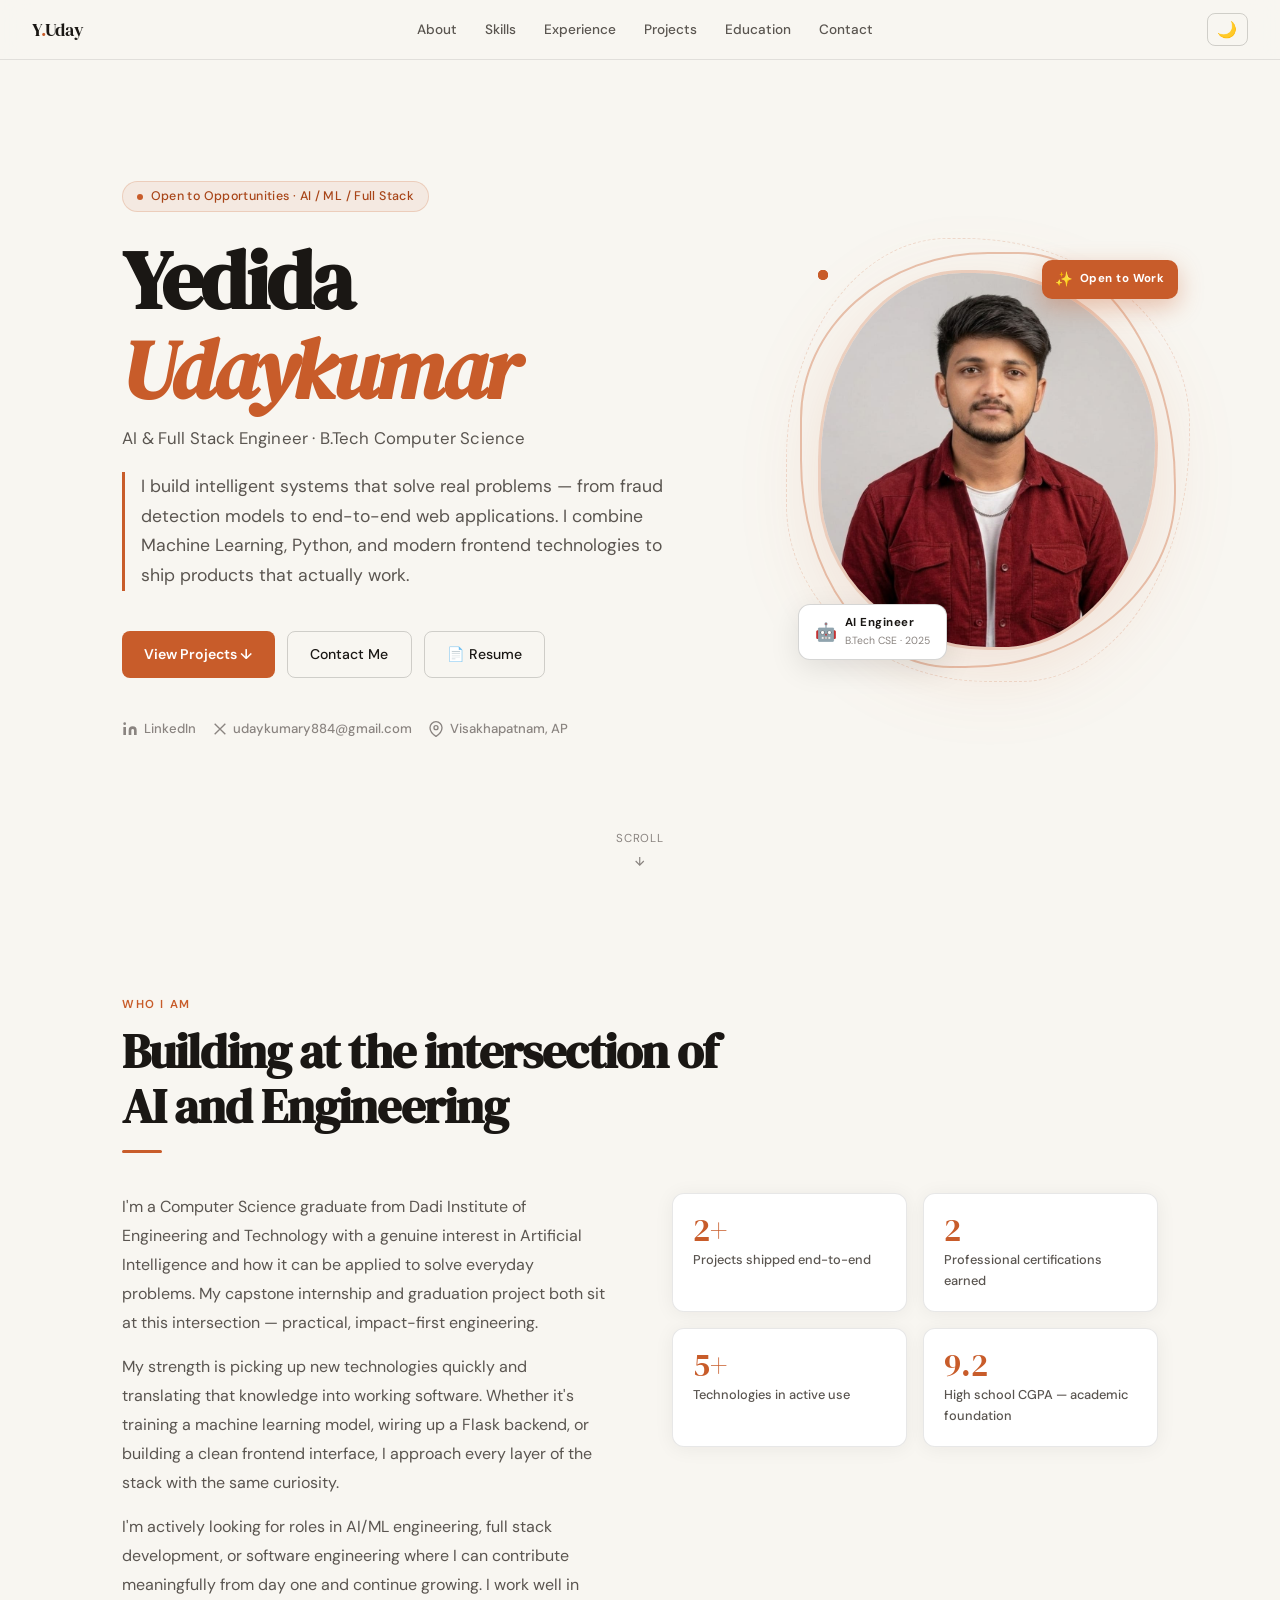
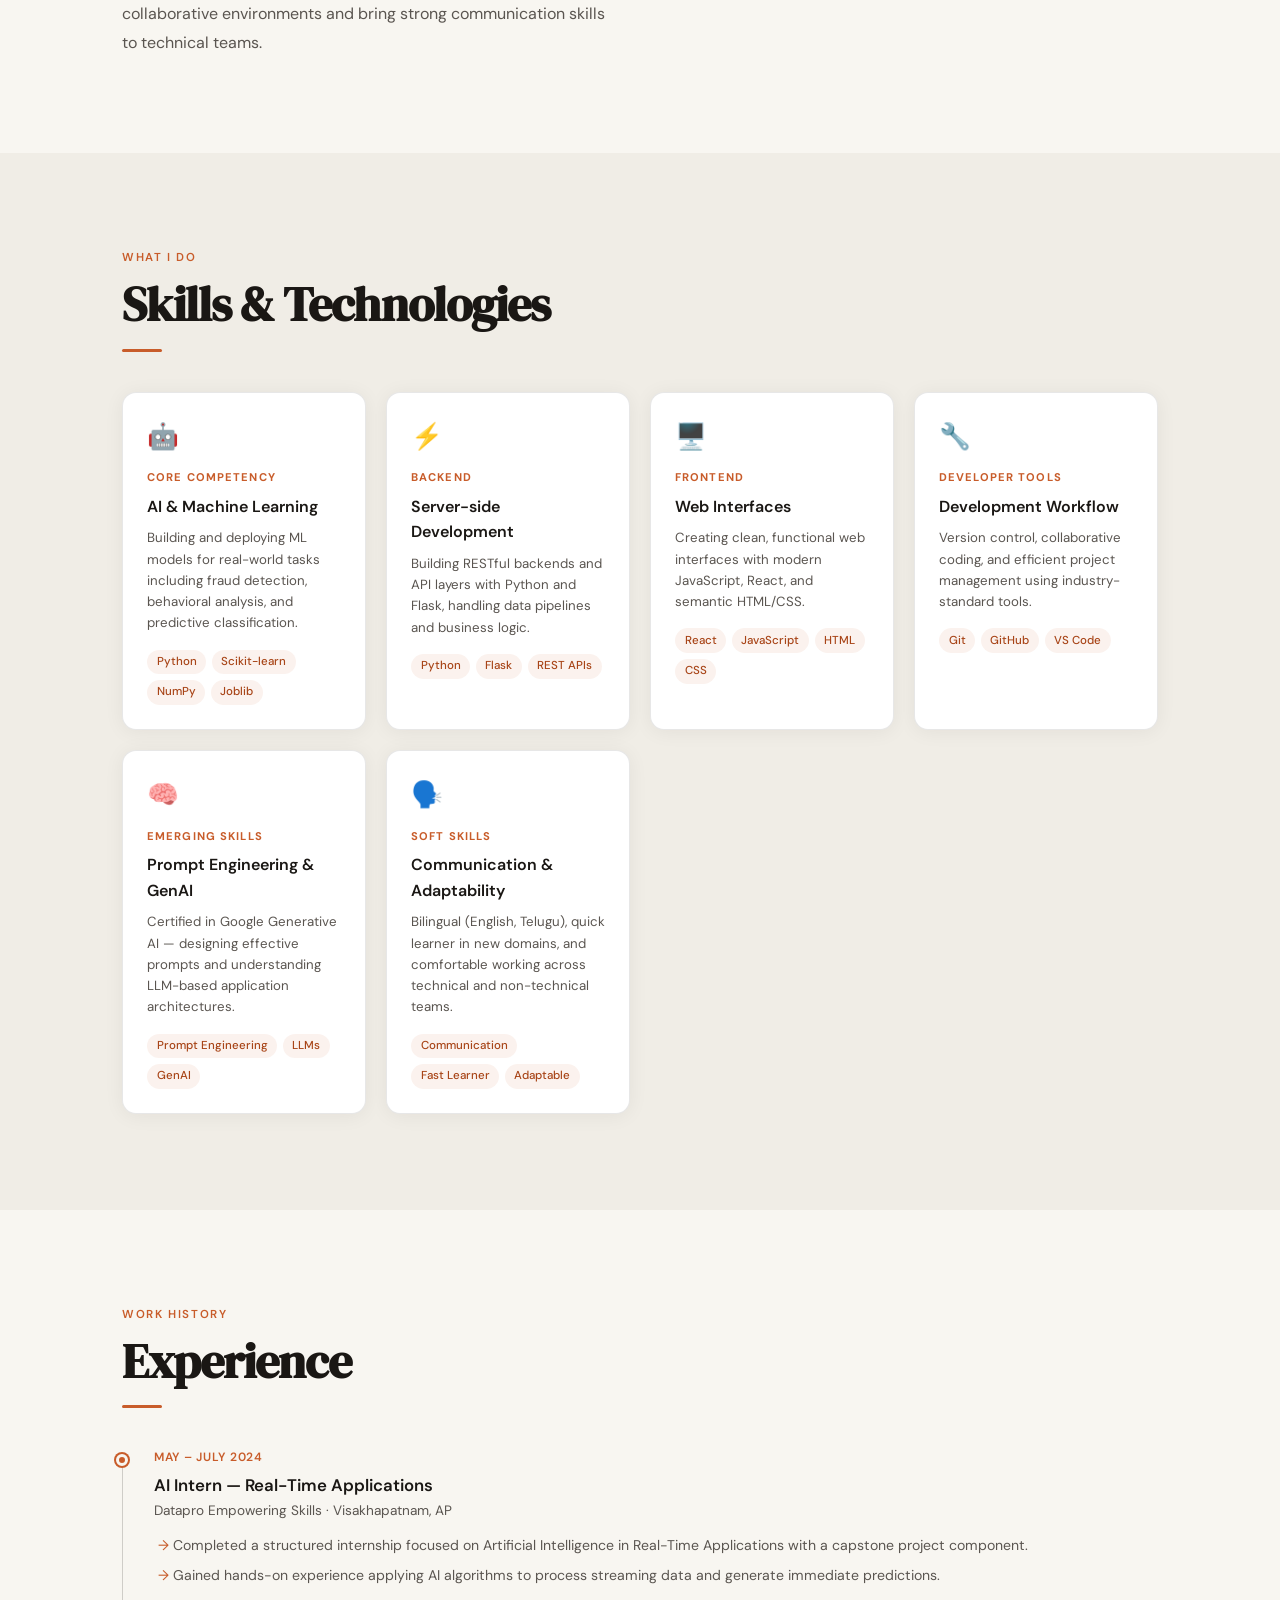
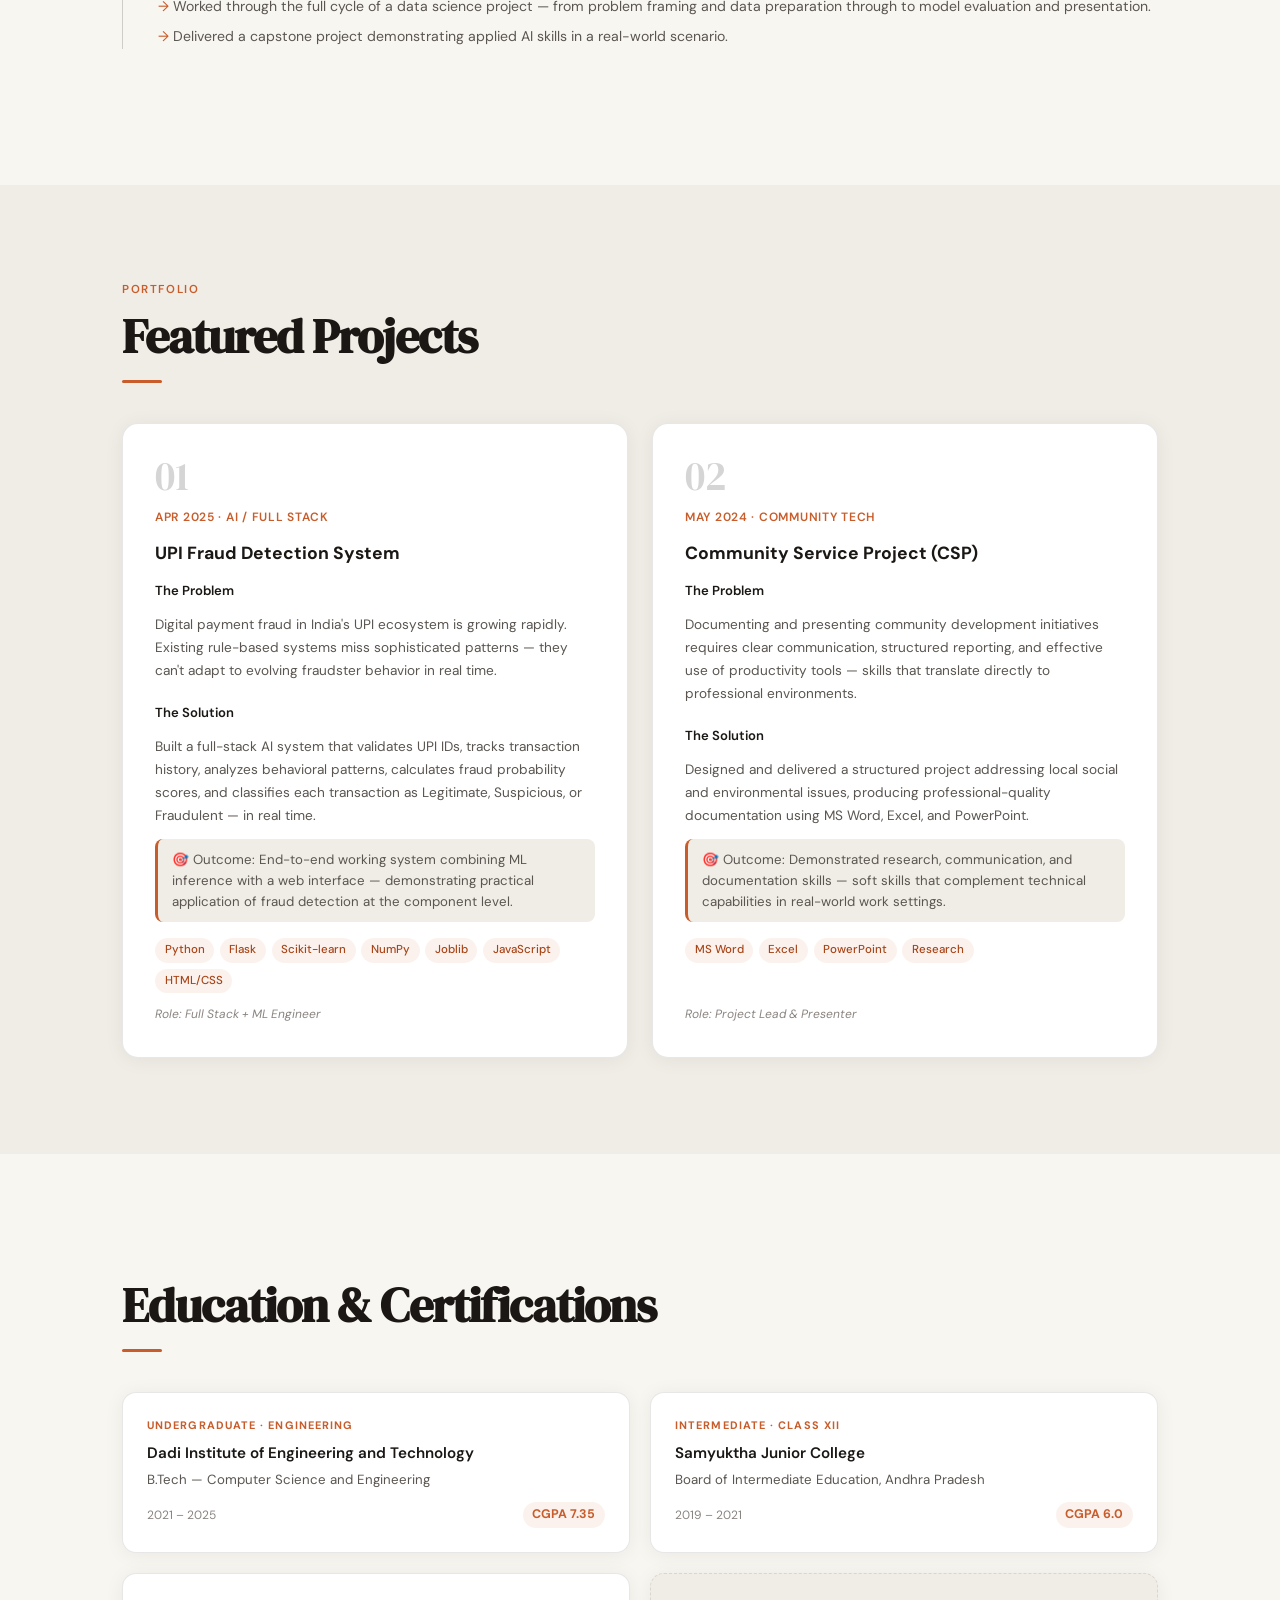
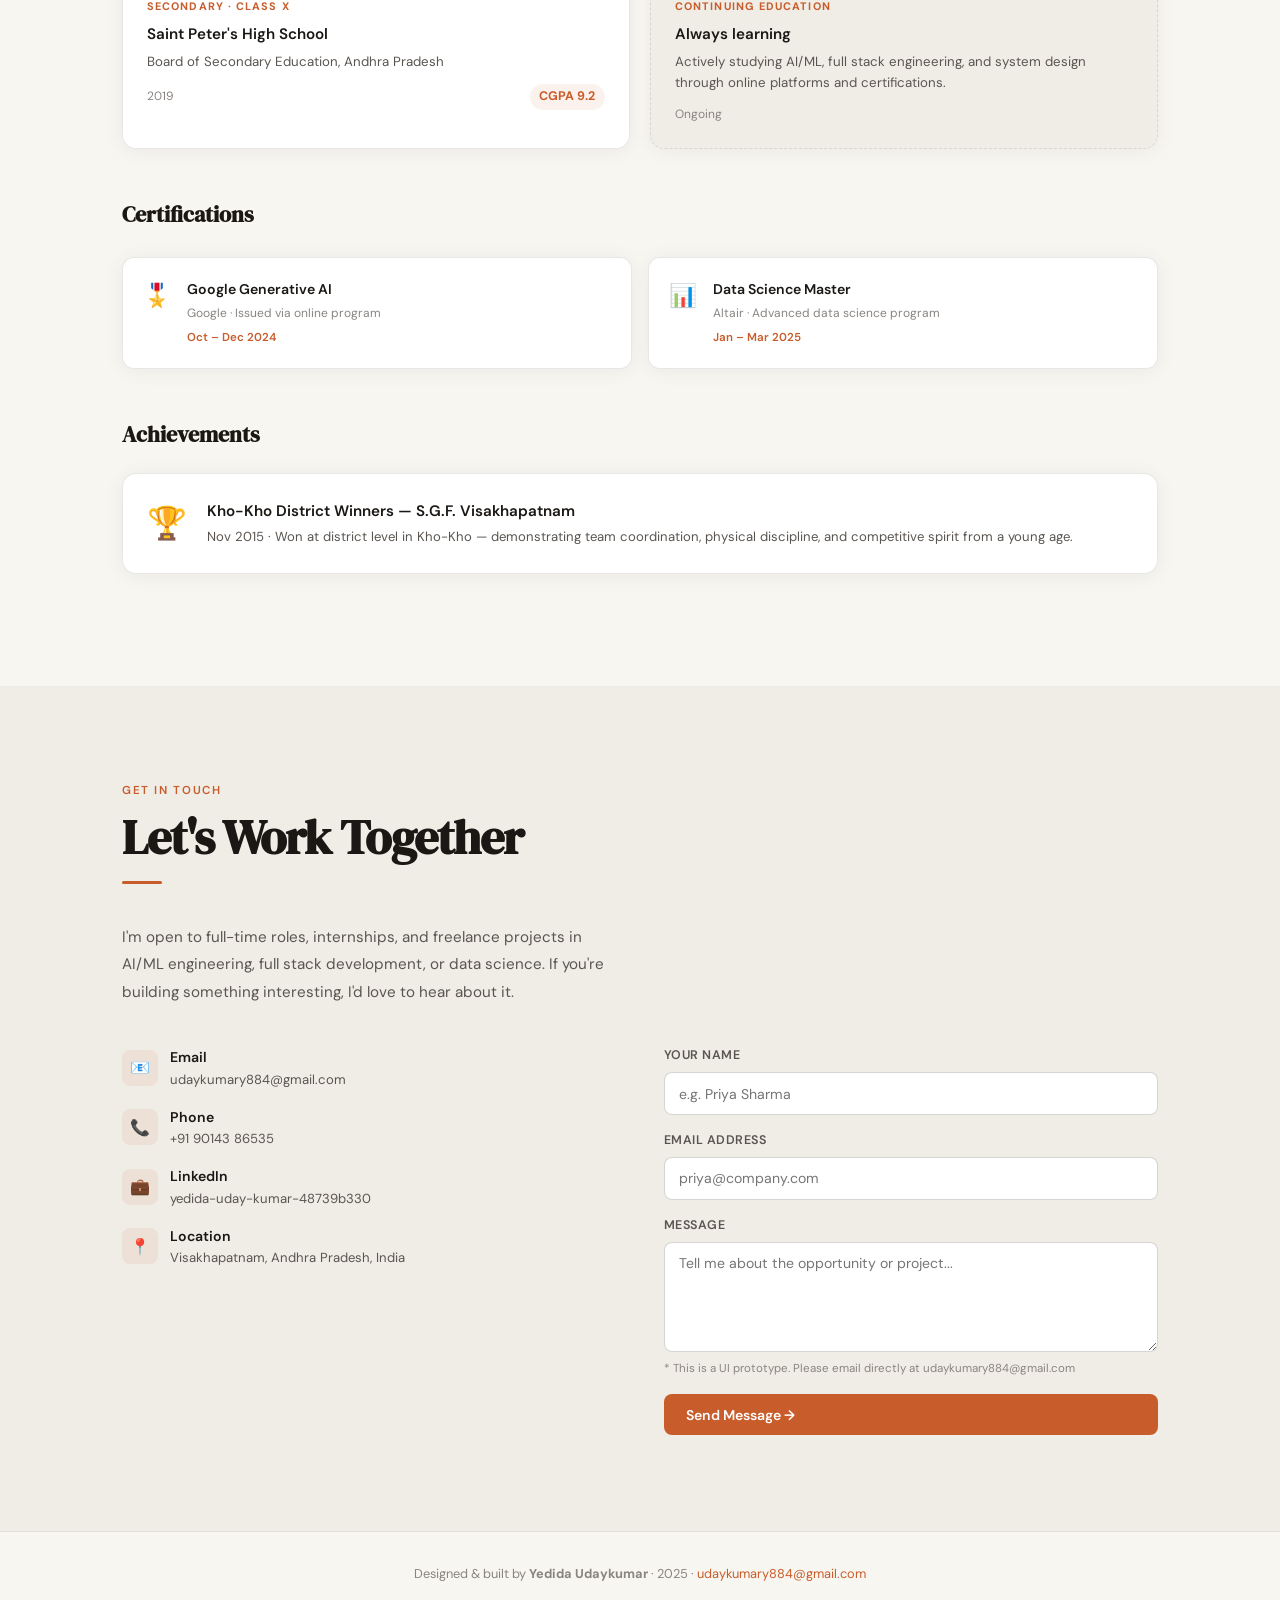
==== commit 2d9f3199: "Update index.html the pic" ====
--- a/index.html
+++ b/index.html
@@ -71,7 +71,7 @@
         <div class="hero-photo-dot"></div>
         <div class="hero-photo-dot"></div>
         <div class="hero-photo-dot"></div>
-        <img src="C:\Users\ADMIN\OneDrive\Documents\udaymaya.jpeg" alt="Yedida Udaykumar" class="hero-photo-img">
+        <img src="assets/udaymaya.jpeg" alt="Yedida Udaykumar" class="hero-photo-img">
 
         <div class="hero-photo-badge">
           <span style="font-size:1.1rem">🤖</span>
